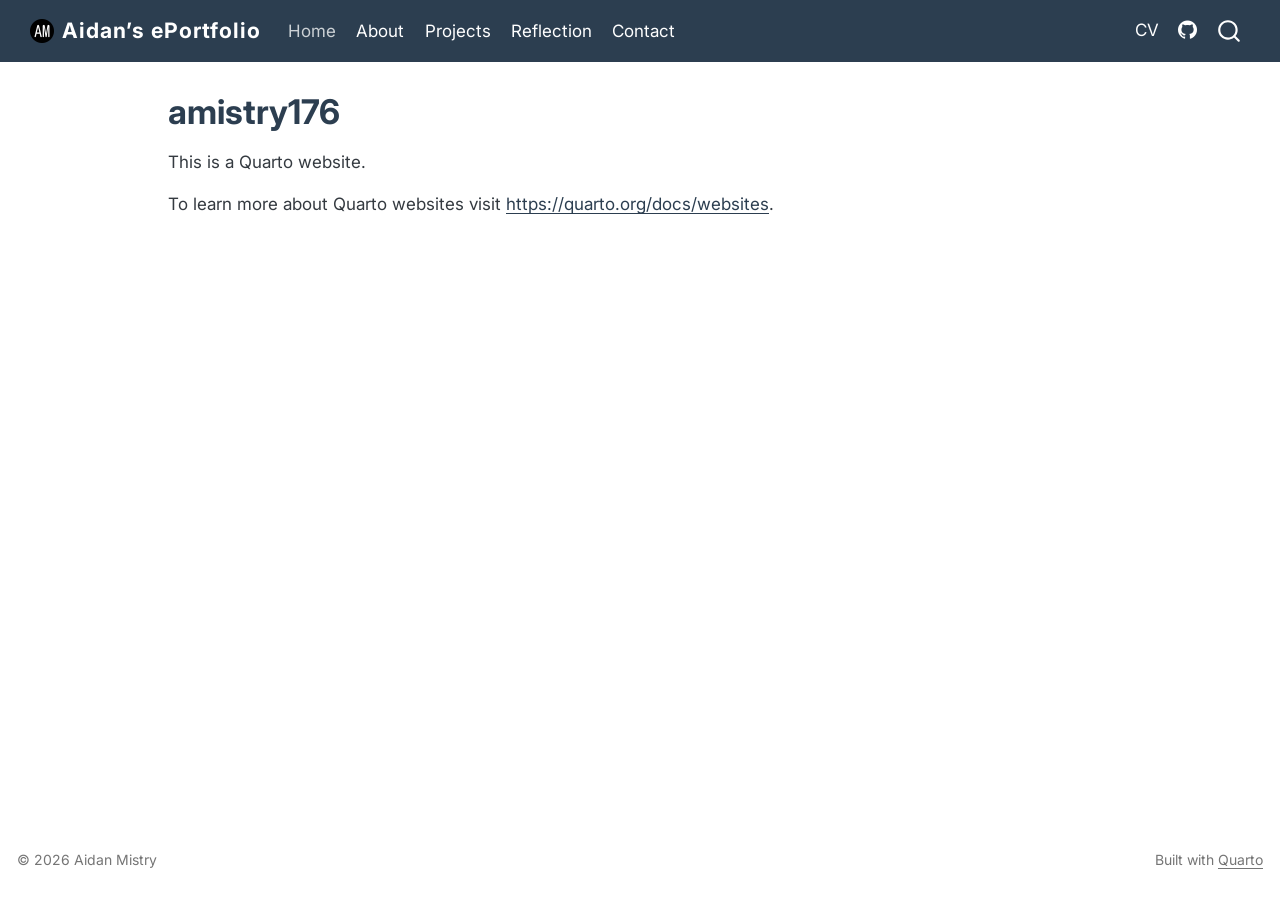
==== docs/index.html @ f9a2cdab "Adding in a file to display my data visualisation with python code" ====
<!DOCTYPE html>
<html xmlns="http://www.w3.org/1999/xhtml" lang="en" xml:lang="en"><head>

<meta charset="utf-8">
<meta name="generator" content="quarto-1.9.31">

<meta name="viewport" content="width=device-width, initial-scale=1.0, user-scalable=yes">


<title>amistry176 – Aidan’s ePortfolio</title>
<style>
/* Default styles provided by pandoc.
** See https://pandoc.org/MANUAL.html#variables-for-html for config info.
*/
code{white-space: pre-wrap;}
span.smallcaps{font-variant: small-caps;}
div.columns{display: flex; gap: min(4vw, 1.5em);}
div.column{flex: auto; overflow-x: auto;}
div.hanging-indent{margin-left: 1.5em; text-indent: -1.5em;}
ul.task-list{list-style: none;}
ul.task-list li input[type="checkbox"] {
  width: 0.8em;
  margin: 0 0.8em 0.2em -1em; /* quarto-specific, see https://github.com/quarto-dev/quarto-cli/issues/4556 */ 
  vertical-align: middle;
}
</style>


<script src="site_libs/quarto-nav/quarto-nav.js"></script>
<script src="site_libs/quarto-nav/headroom.min.js"></script>
<script src="site_libs/clipboard/clipboard.min.js"></script>
<script src="site_libs/quarto-search/autocomplete.umd.js"></script>
<script src="site_libs/quarto-search/fuse.min.js"></script>
<script src="site_libs/quarto-search/quarto-search.js"></script>
<meta name="quarto:offset" content="./">
<link href="./images/favicon.ico" rel="icon">
<script src="site_libs/quarto-html/quarto.js" type="module"></script>
<script src="site_libs/quarto-html/tabsets/tabsets.js" type="module"></script>
<script src="site_libs/quarto-html/popper.min.js"></script>
<script src="site_libs/quarto-html/tippy.umd.min.js"></script>
<script src="site_libs/quarto-html/anchor.min.js"></script>
<link href="site_libs/quarto-html/tippy.css" rel="stylesheet">
<link href="site_libs/quarto-html/quarto-syntax-highlighting-7c69b197886ae2a34062761d21e44731.css" rel="stylesheet" id="quarto-text-highlighting-styles">
<script src="site_libs/bootstrap/bootstrap.min.js"></script>
<link href="site_libs/bootstrap/bootstrap-icons.css" rel="stylesheet">
<link href="site_libs/bootstrap/bootstrap-129f060782c9f1d3c87aefc976eb2cf3.min.css" rel="stylesheet" append-hash="true" id="quarto-bootstrap" data-mode="light">
<script id="quarto-search-options" type="application/json">{
  "location": "navbar",
  "copy-button": false,
  "collapse-after": 3,
  "panel-placement": "end",
  "type": "overlay",
  "limit": 50,
  "keyboard-shortcut": [
    "f",
    "/",
    "s"
  ],
  "show-item-context": false,
  "language": {
    "search-no-results-text": "No results",
    "search-matching-documents-text": "matching documents",
    "search-copy-link-title": "Copy link to search",
    "search-hide-matches-text": "Hide additional matches",
    "search-more-match-text": "more match in this document",
    "search-more-matches-text": "more matches in this document",
    "search-clear-button-title": "Clear",
    "search-text-placeholder": "",
    "search-detached-cancel-button-title": "Cancel",
    "search-submit-button-title": "Submit",
    "search-label": "Search"
  }
}</script>


</head>

<body class="nav-fixed quarto-light">

<div id="quarto-search-results"></div>
  <header id="quarto-header" class="headroom fixed-top">
    <nav class="navbar navbar-expand-lg " data-bs-theme="dark">
      <div class="navbar-container container-fluid">
      <div class="navbar-brand-container mx-auto">
    <a href="./index.html" class="navbar-brand navbar-brand-logo">
    <img src="./images/aidan_logo.png" alt="" class="navbar-logo light-content">
    <img src="./images/aidan_logo.png" alt="" class="navbar-logo dark-content">
    </a>
    <a class="navbar-brand" href="./index.html">
    <span class="navbar-title">Aidan’s ePortfolio</span>
    </a>
  </div>
            <div id="quarto-search" class="" title="Search"></div>
          <button class="navbar-toggler" type="button" data-bs-toggle="collapse" data-bs-target="#navbarCollapse" aria-controls="navbarCollapse" role="menu" aria-expanded="false" aria-label="Toggle navigation" onclick="if (window.quartoToggleHeadroom) { window.quartoToggleHeadroom(); }">
  <span class="navbar-toggler-icon"></span>
</button>
          <div class="collapse navbar-collapse" id="navbarCollapse">
            <ul class="navbar-nav navbar-nav-scroll me-auto">
  <li class="nav-item">
    <a class="nav-link active" href="./index.html" aria-current="page"> 
<span class="menu-text">Home</span></a>
  </li>  
  <li class="nav-item">
    <a class="nav-link" href="./about.html"> 
<span class="menu-text">About</span></a>
  </li>  
  <li class="nav-item">
    <a class="nav-link" href="./projects/index.html"> 
<span class="menu-text">Projects</span></a>
  </li>  
  <li class="nav-item">
    <a class="nav-link" href="./reflection.html"> 
<span class="menu-text">Reflection</span></a>
  </li>  
  <li class="nav-item">
    <a class="nav-link" href="./contact.html"> 
<span class="menu-text">Contact</span></a>
  </li>  
</ul>
            <ul class="navbar-nav navbar-nav-scroll ms-auto">
  <li class="nav-item">
    <a class="nav-link" href="./CV/amistry_cv.pdf" target="_blank"> 
<span class="menu-text">CV</span></a>
  </li>  
  <li class="nav-item compact">
    <a class="nav-link" href="https://github.com/AMistry176" target="_blank"> <i class="bi bi-github" role="img">
</i> 
<span class="menu-text"></span></a>
  </li>  
</ul>
          </div> <!-- /navcollapse -->
            <div class="quarto-navbar-tools">
</div>
      </div> <!-- /container-fluid -->
    </nav>
</header>
<!-- content -->
<div id="quarto-content" class="quarto-container page-columns page-rows-contents page-layout-article page-navbar">
<!-- sidebar -->
<!-- margin-sidebar -->
    <div id="quarto-margin-sidebar" class="sidebar margin-sidebar zindex-bottom">
        
    </div>
<!-- main -->
<main class="content" id="quarto-document-content">

<header id="title-block-header" class="quarto-title-block default">
<div class="quarto-title">
<h1 class="title">amistry176</h1>
</div>



<div class="quarto-title-meta">

    
  
    
  </div>
  


</header>


<p>This is a Quarto website.</p>
<p>To learn more about Quarto websites visit <a href="https://quarto.org/docs/websites" class="uri">https://quarto.org/docs/websites</a>.</p>



</main> <!-- /main -->
<script id="quarto-html-after-body" type="application/javascript">
  window.document.addEventListener("DOMContentLoaded", function (event) {
    const icon = "";
    const anchorJS = new window.AnchorJS();
    anchorJS.options = {
      placement: 'right',
      icon: icon
    };
    anchorJS.add('.anchored');
    const isCodeAnnotation = (el) => {
      for (const clz of el.classList) {
        if (clz.startsWith('code-annotation-')) {                     
          return true;
        }
      }
      return false;
    }
    const onCopySuccess = function(e) {
      // button target
      const button = e.trigger;
      // don't keep focus
      button.blur();
      // flash "checked"
      button.classList.add('code-copy-button-checked');
      var currentTitle = button.getAttribute("title");
      button.setAttribute("title", "Copied!");
      let tooltip;
      if (window.bootstrap) {
        button.setAttribute("data-bs-toggle", "tooltip");
        button.setAttribute("data-bs-placement", "left");
        button.setAttribute("data-bs-title", "Copied!");
        tooltip = new bootstrap.Tooltip(button, 
          { trigger: "manual", 
            customClass: "code-copy-button-tooltip",
            offset: [0, -8]});
        tooltip.show();    
      }
      setTimeout(function() {
        if (tooltip) {
          tooltip.hide();
          button.removeAttribute("data-bs-title");
          button.removeAttribute("data-bs-toggle");
          button.removeAttribute("data-bs-placement");
        }
        button.setAttribute("title", currentTitle);
        button.classList.remove('code-copy-button-checked');
      }, 1000);
      // clear code selection
      e.clearSelection();
    }
    const getTextToCopy = function(trigger) {
      const outerScaffold = trigger.parentElement.cloneNode(true);
      const codeEl = outerScaffold.querySelector('code');
      for (const childEl of codeEl.children) {
        if (isCodeAnnotation(childEl)) {
          childEl.remove();
        }
      }
      return codeEl.innerText;
    }
    const clipboard = new window.ClipboardJS('.code-copy-button:not([data-in-quarto-modal])', {
      text: getTextToCopy
    });
    clipboard.on('success', onCopySuccess);
    if (window.document.getElementById('quarto-embedded-source-code-modal')) {
      const clipboardModal = new window.ClipboardJS('.code-copy-button[data-in-quarto-modal]', {
        text: getTextToCopy,
        container: window.document.getElementById('quarto-embedded-source-code-modal')
      });
      clipboardModal.on('success', onCopySuccess);
    }
      var localhostRegex = new RegExp(/^(?:http|https):\/\/localhost\:?[0-9]*\//);
      var mailtoRegex = new RegExp(/^mailto:/);
        var filterRegex = new RegExp('/' + window.location.host + '/');
      var isInternal = (href) => {
          return filterRegex.test(href) || localhostRegex.test(href) || mailtoRegex.test(href);
      }
      // Inspect non-navigation links and adorn them if external
     var links = window.document.querySelectorAll('a[href]:not(.nav-link):not(.navbar-brand):not(.toc-action):not(.sidebar-link):not(.sidebar-item-toggle):not(.pagination-link):not(.no-external):not([aria-hidden]):not(.dropdown-item):not(.quarto-navigation-tool):not(.about-link)');
      for (var i=0; i<links.length; i++) {
        const link = links[i];
        if (!isInternal(link.href)) {
          // undo the damage that might have been done by quarto-nav.js in the case of
          // links that we want to consider external
          if (link.dataset.originalHref !== undefined) {
            link.href = link.dataset.originalHref;
          }
        }
      }
    function tippyHover(el, contentFn, onTriggerFn, onUntriggerFn) {
      const config = {
        allowHTML: true,
        maxWidth: 500,
        delay: 100,
        arrow: false,
        appendTo: function(el) {
            return el.parentElement;
        },
        interactive: true,
        interactiveBorder: 10,
        theme: 'quarto',
        placement: 'bottom-start',
      };
      if (contentFn) {
        config.content = contentFn;
      }
      if (onTriggerFn) {
        config.onTrigger = onTriggerFn;
      }
      if (onUntriggerFn) {
        config.onUntrigger = onUntriggerFn;
      }
      window.tippy(el, config); 
    }
    const noterefs = window.document.querySelectorAll('a[role="doc-noteref"]');
    for (var i=0; i<noterefs.length; i++) {
      const ref = noterefs[i];
      tippyHover(ref, function() {
        // use id or data attribute instead here
        let href = ref.getAttribute('data-footnote-href') || ref.getAttribute('href');
        try { href = new URL(href).hash; } catch {}
        const id = href.replace(/^#\/?/, "");
        const note = window.document.getElementById(id);
        if (note) {
          return note.innerHTML;
        } else {
          return "";
        }
      });
    }
    const xrefs = window.document.querySelectorAll('a.quarto-xref');
    const processXRef = (id, note) => {
      // Strip column container classes
      const stripColumnClz = (el) => {
        el.classList.remove("page-full", "page-columns");
        if (el.children) {
          for (const child of el.children) {
            stripColumnClz(child);
          }
        }
      }
      stripColumnClz(note)
      if (id === null || id.startsWith('sec-')) {
        // Special case sections, only their first couple elements
        const container = document.createElement("div");
        if (note.children && note.children.length > 2) {
          container.appendChild(note.children[0].cloneNode(true));
          for (let i = 1; i < note.children.length; i++) {
            const child = note.children[i];
            if (child.tagName === "P" && child.innerText === "") {
              continue;
            } else {
              container.appendChild(child.cloneNode(true));
              break;
            }
          }
          if (window.Quarto?.typesetMath) {
            window.Quarto.typesetMath(container);
          }
          return container.innerHTML
        } else {
          if (window.Quarto?.typesetMath) {
            window.Quarto.typesetMath(note);
          }
          return note.innerHTML;
        }
      } else {
        // Remove any anchor links if they are present
        const anchorLink = note.querySelector('a.anchorjs-link');
        if (anchorLink) {
          anchorLink.remove();
        }
        if (window.Quarto?.typesetMath) {
          window.Quarto.typesetMath(note);
        }
        if (note.classList.contains("callout")) {
          return note.outerHTML;
        } else {
          return note.innerHTML;
        }
      }
    }
    for (var i=0; i<xrefs.length; i++) {
      const xref = xrefs[i];
      tippyHover(xref, undefined, function(instance) {
        instance.disable();
        let url = xref.getAttribute('href');
        let hash = undefined; 
        if (url.startsWith('#')) {
          hash = url;
        } else {
          try { hash = new URL(url).hash; } catch {}
        }
        if (hash) {
          const id = hash.replace(/^#\/?/, "");
          const note = window.document.getElementById(id);
          if (note !== null) {
            try {
              const html = processXRef(id, note.cloneNode(true));
              instance.setContent(html);
            } finally {
              instance.enable();
              instance.show();
            }
          } else {
            // See if we can fetch this
            fetch(url.split('#')[0])
            .then(res => res.text())
            .then(html => {
              const parser = new DOMParser();
              const htmlDoc = parser.parseFromString(html, "text/html");
              const note = htmlDoc.getElementById(id);
              if (note !== null) {
                const html = processXRef(id, note);
                instance.setContent(html);
              } 
            }).finally(() => {
              instance.enable();
              instance.show();
            });
          }
        } else {
          // See if we can fetch a full url (with no hash to target)
          // This is a special case and we should probably do some content thinning / targeting
          fetch(url)
          .then(res => res.text())
          .then(html => {
            const parser = new DOMParser();
            const htmlDoc = parser.parseFromString(html, "text/html");
            const note = htmlDoc.querySelector('main.content');
            if (note !== null) {
              // This should only happen for chapter cross references
              // (since there is no id in the URL)
              // remove the first header
              if (note.children.length > 0 && note.children[0].tagName === "HEADER") {
                note.children[0].remove();
              }
              const html = processXRef(null, note);
              instance.setContent(html);
            } 
          }).finally(() => {
            instance.enable();
            instance.show();
          });
        }
      }, function(instance) {
      });
    }
        let selectedAnnoteEl;
        const selectorForAnnotation = ( cell, annotation) => {
          let cellAttr = 'data-code-cell="' + cell + '"';
          let lineAttr = 'data-code-annotation="' +  annotation + '"';
          const selector = 'span[' + cellAttr + '][' + lineAttr + ']';
          return selector;
        }
        const selectCodeLines = (annoteEl) => {
          const doc = window.document;
          const targetCell = annoteEl.getAttribute("data-target-cell");
          const targetAnnotation = annoteEl.getAttribute("data-target-annotation");
          const annoteSpan = window.document.querySelector(selectorForAnnotation(targetCell, targetAnnotation));
          const lines = annoteSpan.getAttribute("data-code-lines").split(",");
          const lineIds = lines.map((line) => {
            return targetCell + "-" + line;
          })
          let top = null;
          let height = null;
          let parent = null;
          if (lineIds.length > 0) {
              //compute the position of the single el (top and bottom and make a div)
              const el = window.document.getElementById(lineIds[0]);
              top = el.offsetTop;
              height = el.offsetHeight;
              parent = el.parentElement.parentElement;
            if (lineIds.length > 1) {
              const lastEl = window.document.getElementById(lineIds[lineIds.length - 1]);
              const bottom = lastEl.offsetTop + lastEl.offsetHeight;
              height = bottom - top;
            }
            if (top !== null && height !== null && parent !== null) {
              // cook up a div (if necessary) and position it 
              let div = window.document.getElementById("code-annotation-line-highlight");
              if (div === null) {
                div = window.document.createElement("div");
                div.setAttribute("id", "code-annotation-line-highlight");
                div.style.position = 'absolute';
                parent.appendChild(div);
              }
              div.style.top = top - 2 + "px";
              div.style.height = height + 4 + "px";
              div.style.left = 0;
              let gutterDiv = window.document.getElementById("code-annotation-line-highlight-gutter");
              if (gutterDiv === null) {
                gutterDiv = window.document.createElement("div");
                gutterDiv.setAttribute("id", "code-annotation-line-highlight-gutter");
                gutterDiv.style.position = 'absolute';
                const codeCell = window.document.getElementById(targetCell);
                const gutter = codeCell.querySelector('.code-annotation-gutter');
                gutter.appendChild(gutterDiv);
              }
              gutterDiv.style.top = top - 2 + "px";
              gutterDiv.style.height = height + 4 + "px";
            }
            selectedAnnoteEl = annoteEl;
          }
        };
        const unselectCodeLines = () => {
          const elementsIds = ["code-annotation-line-highlight", "code-annotation-line-highlight-gutter"];
          elementsIds.forEach((elId) => {
            const div = window.document.getElementById(elId);
            if (div) {
              div.remove();
            }
          });
          selectedAnnoteEl = undefined;
        };
          // Handle positioning of the toggle
      window.addEventListener(
        "resize",
        throttle(() => {
          elRect = undefined;
          if (selectedAnnoteEl) {
            selectCodeLines(selectedAnnoteEl);
          }
        }, 10)
      );
      function throttle(fn, ms) {
      let throttle = false;
      let timer;
        return (...args) => {
          if(!throttle) { // first call gets through
              fn.apply(this, args);
              throttle = true;
          } else { // all the others get throttled
              if(timer) clearTimeout(timer); // cancel #2
              timer = setTimeout(() => {
                fn.apply(this, args);
                timer = throttle = false;
              }, ms);
          }
        };
      }
        // Attach click handler to the DT
        const annoteDls = window.document.querySelectorAll('dt[data-target-cell]');
        for (const annoteDlNode of annoteDls) {
          annoteDlNode.addEventListener('click', (event) => {
            const clickedEl = event.target;
            if (clickedEl !== selectedAnnoteEl) {
              unselectCodeLines();
              const activeEl = window.document.querySelector('dt[data-target-cell].code-annotation-active');
              if (activeEl) {
                activeEl.classList.remove('code-annotation-active');
              }
              selectCodeLines(clickedEl);
              clickedEl.classList.add('code-annotation-active');
            } else {
              // Unselect the line
              unselectCodeLines();
              clickedEl.classList.remove('code-annotation-active');
            }
          });
        }
    const findCites = (el) => {
      const parentEl = el.parentElement;
      if (parentEl) {
        const cites = parentEl.dataset.cites;
        if (cites) {
          return {
            el,
            cites: cites.split(' ')
          };
        } else {
          return findCites(el.parentElement)
        }
      } else {
        return undefined;
      }
    };
    var bibliorefs = window.document.querySelectorAll('a[role="doc-biblioref"]');
    for (var i=0; i<bibliorefs.length; i++) {
      const ref = bibliorefs[i];
      const citeInfo = findCites(ref);
      if (citeInfo) {
        tippyHover(citeInfo.el, function() {
          var popup = window.document.createElement('div');
          citeInfo.cites.forEach(function(cite) {
            var citeDiv = window.document.createElement('div');
            citeDiv.classList.add('hanging-indent');
            citeDiv.classList.add('csl-entry');
            var biblioDiv = window.document.getElementById('ref-' + cite);
            if (biblioDiv) {
              citeDiv.innerHTML = biblioDiv.innerHTML;
            }
            popup.appendChild(citeDiv);
          });
          return popup.innerHTML;
        });
      }
    }
  });
  </script>
</div> <!-- /content -->
<footer class="footer">
  <div class="nav-footer">
    <div class="nav-footer-left">
<p>© 2026 Aidan Mistry</p>
</div>   
    <div class="nav-footer-center">
      &nbsp;
    </div>
    <div class="nav-footer-right">
<p>Built with <a href="https://quarto.org/">Quarto</a></p>
</div>
  </div>
</footer>




</body></html>
---- docs/site_libs/quarto-html/tippy.css ----
.tippy-box[data-animation=fade][data-state=hidden]{opacity:0}[data-tippy-root]{max-width:calc(100vw - 10px)}.tippy-box{position:relative;background-color:#333;color:#fff;border-radius:4px;font-size:14px;line-height:1.4;white-space:normal;outline:0;transition-property:transform,visibility,opacity}.tippy-box[data-placement^=top]>.tippy-arrow{bottom:0}.tippy-box[data-placement^=top]>.tippy-arrow:before{bottom:-7px;left:0;border-width:8px 8px 0;border-top-color:initial;transform-origin:center top}.tippy-box[data-placement^=bottom]>.tippy-arrow{top:0}.tippy-box[data-placement^=bottom]>.tippy-arrow:before{top:-7px;left:0;border-width:0 8px 8px;border-bottom-color:initial;transform-origin:center bottom}.tippy-box[data-placement^=left]>.tippy-arrow{right:0}.tippy-box[data-placement^=left]>.tippy-arrow:before{border-width:8px 0 8px 8px;border-left-color:initial;right:-7px;transform-origin:center left}.tippy-box[data-placement^=right]>.tippy-arrow{left:0}.tippy-box[data-placement^=right]>.tippy-arrow:before{left:-7px;border-width:8px 8px 8px 0;border-right-color:initial;transform-origin:center right}.tippy-box[data-inertia][data-state=visible]{transition-timing-function:cubic-bezier(.54,1.5,.38,1.11)}.tippy-arrow{width:16px;height:16px;color:#333}.tippy-arrow:before{content:"";position:absolute;border-color:transparent;border-style:solid}.tippy-content{position:relative;padding:5px 9px;z-index:1}
---- docs/site_libs/quarto-html/quarto-syntax-highlighting-7c69b197886ae2a34062761d21e44731.css ----
/* quarto syntax highlight colors */
:root {
  --quarto-hl-ot-color: #003B4F;
  --quarto-hl-at-color: #657422;
  --quarto-hl-ss-color: #20794D;
  --quarto-hl-an-color: #5E5E5E;
  --quarto-hl-fu-color: #4758AB;
  --quarto-hl-st-color: #20794D;
  --quarto-hl-cf-color: #003B4F;
  --quarto-hl-op-color: #5E5E5E;
  --quarto-hl-er-color: #AD0000;
  --quarto-hl-bn-color: #AD0000;
  --quarto-hl-al-color: #AD0000;
  --quarto-hl-va-color: #111111;
  --quarto-hl-bu-color: inherit;
  --quarto-hl-ex-color: inherit;
  --quarto-hl-pp-color: #AD0000;
  --quarto-hl-in-color: #5E5E5E;
  --quarto-hl-vs-color: #20794D;
  --quarto-hl-wa-color: #5E5E5E;
  --quarto-hl-do-color: #5E5E5E;
  --quarto-hl-im-color: #00769E;
  --quarto-hl-ch-color: #20794D;
  --quarto-hl-dt-color: #AD0000;
  --quarto-hl-fl-color: #AD0000;
  --quarto-hl-co-color: #5E5E5E;
  --quarto-hl-cv-color: #5E5E5E;
  --quarto-hl-cn-color: #8f5902;
  --quarto-hl-sc-color: #5E5E5E;
  --quarto-hl-dv-color: #AD0000;
  --quarto-hl-kw-color: #003B4F;
}

/* other quarto variables */
:root {
  --quarto-font-monospace: SFMono-Regular, Menlo, Monaco, Consolas, "Liberation Mono", "Courier New", monospace;
}

/* syntax highlight based on Pandoc's rules */
pre > code.sourceCode > span {
  color: #003B4F;
}

code.sourceCode > span {
  color: #003B4F;
}

div.sourceCode,
div.sourceCode pre.sourceCode {
  color: #003B4F;
}

/* Normal */
code span {
  color: #003B4F;
}

/* Alert */
code span.al {
  color: #AD0000;
  font-style: inherit;
}

/* Annotation */
code span.an {
  color: #5E5E5E;
  font-style: inherit;
}

/* Attribute */
code span.at {
  color: #657422;
  font-style: inherit;
}

/* BaseN */
code span.bn {
  color: #AD0000;
  font-style: inherit;
}

/* BuiltIn */
code span.bu {
  font-style: inherit;
}

/* ControlFlow */
code span.cf {
  color: #003B4F;
  font-weight: bold;
  font-style: inherit;
}

/* Char */
code span.ch {
  color: #20794D;
  font-style: inherit;
}

/* Constant */
code span.cn {
  color: #8f5902;
  font-style: inherit;
}

/* Comment */
code span.co {
  color: #5E5E5E;
  font-style: inherit;
}

/* CommentVar */
code span.cv {
  color: #5E5E5E;
  font-style: italic;
}

/* Documentation */
code span.do {
  color: #5E5E5E;
  font-style: italic;
}

/* DataType */
code span.dt {
  color: #AD0000;
  font-style: inherit;
}

/* DecVal */
code span.dv {
  color: #AD0000;
  font-style: inherit;
}

/* Error */
code span.er {
  color: #AD0000;
  font-style: inherit;
}

/* Extension */
code span.ex {
  font-style: inherit;
}

/* Float */
code span.fl {
  color: #AD0000;
  font-style: inherit;
}

/* Function */
code span.fu {
  color: #4758AB;
  font-style: inherit;
}

/* Import */
code span.im {
  color: #00769E;
  font-style: inherit;
}

/* Information */
code span.in {
  color: #5E5E5E;
  font-style: inherit;
}

/* Keyword */
code span.kw {
  color: #003B4F;
  font-weight: bold;
  font-style: inherit;
}

/* Operator */
code span.op {
  color: #5E5E5E;
  font-style: inherit;
}

/* Other */
code span.ot {
  color: #003B4F;
  font-style: inherit;
}

/* Preprocessor */
code span.pp {
  color: #AD0000;
  font-style: inherit;
}

/* SpecialChar */
code span.sc {
  color: #5E5E5E;
  font-style: inherit;
}

/* SpecialString */
code span.ss {
  color: #20794D;
  font-style: inherit;
}

/* String */
code span.st {
  color: #20794D;
  font-style: inherit;
}

/* Variable */
code span.va {
  color: #111111;
  font-style: inherit;
}

/* VerbatimString */
code span.vs {
  color: #20794D;
  font-style: inherit;
}

/* Warning */
code span.wa {
  color: #5E5E5E;
  font-style: italic;
}

.prevent-inlining {
  content: "</";
}

/*# sourceMappingURL=606289f1d48f6b05ba16068311e045b6.css.map */
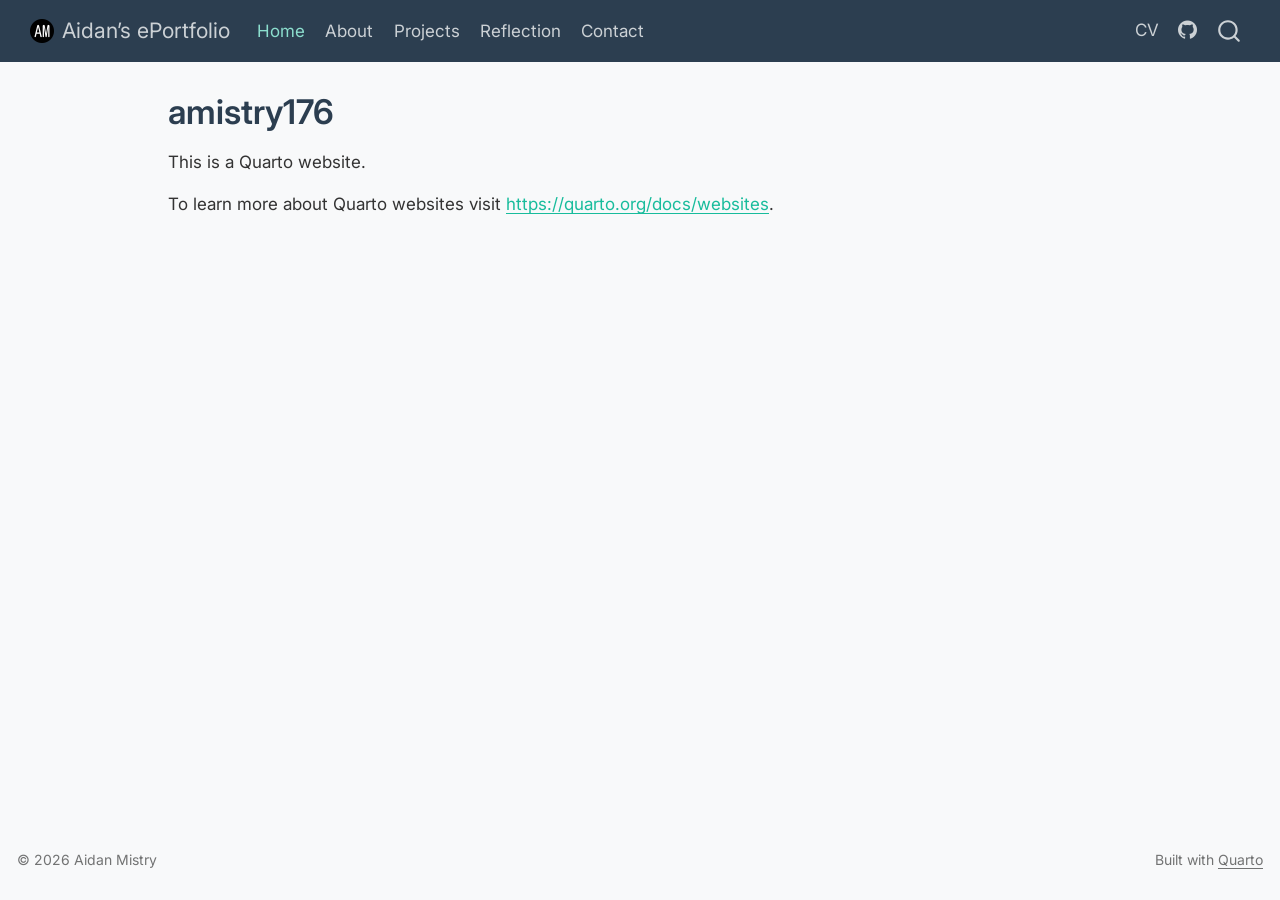
==== commit ed27349b: "correcting layer boundaries and typo in contact page" ====
--- a/docs/index.html
+++ b/docs/index.html
@@ -43,7 +43,7 @@
 <link href="site_libs/quarto-html/quarto-syntax-highlighting-7c69b197886ae2a34062761d21e44731.css" rel="stylesheet" id="quarto-text-highlighting-styles">
 <script src="site_libs/bootstrap/bootstrap.min.js"></script>
 <link href="site_libs/bootstrap/bootstrap-icons.css" rel="stylesheet">
-<link href="site_libs/bootstrap/bootstrap-129f060782c9f1d3c87aefc976eb2cf3.min.css" rel="stylesheet" append-hash="true" id="quarto-bootstrap" data-mode="light">
+<link href="site_libs/bootstrap/bootstrap-6d258ee8c08fffa6b0ddc3443b16a52b.min.css" rel="stylesheet" append-hash="true" id="quarto-bootstrap" data-mode="light">
 <script id="quarto-search-options" type="application/json">{
   "location": "navbar",
   "copy-button": false,
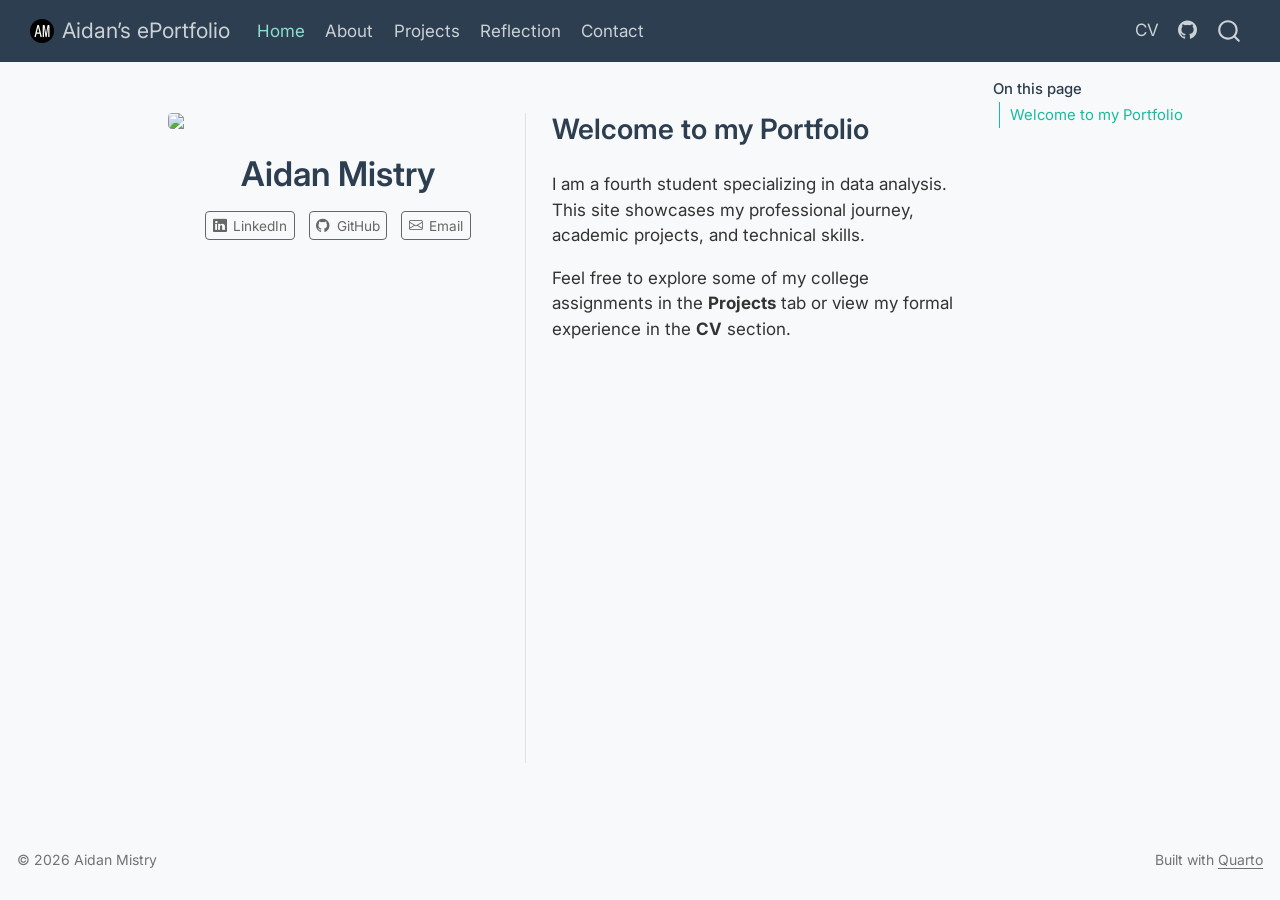
==== commit 487ddf46: "adding a landing page blurd and adding the mailto on my email" ====
--- a/docs/index.html
+++ b/docs/index.html
@@ -7,7 +7,7 @@
 <meta name="viewport" content="width=device-width, initial-scale=1.0, user-scalable=yes">
 
 
-<title>amistry176 – Aidan’s ePortfolio</title>
+<title>Aidan Mistry – Aidan’s ePortfolio</title>
 <style>
 /* Default styles provided by pandoc.
 ** See https://pandoc.org/MANUAL.html#variables-for-html for config info.
@@ -38,7 +38,6 @@
 <script src="site_libs/quarto-html/tabsets/tabsets.js" type="module"></script>
 <script src="site_libs/quarto-html/popper.min.js"></script>
 <script src="site_libs/quarto-html/tippy.umd.min.js"></script>
-<script src="site_libs/quarto-html/anchor.min.js"></script>
 <link href="site_libs/quarto-html/tippy.css" rel="stylesheet">
 <link href="site_libs/quarto-html/quarto-syntax-highlighting-7c69b197886ae2a34062761d21e44731.css" rel="stylesheet" id="quarto-text-highlighting-styles">
 <script src="site_libs/bootstrap/bootstrap.min.js"></script>
@@ -138,46 +137,55 @@
 <div id="quarto-content" class="quarto-container page-columns page-rows-contents page-layout-article page-navbar">
 <!-- sidebar -->
 <!-- margin-sidebar -->
-    <div id="quarto-margin-sidebar" class="sidebar margin-sidebar zindex-bottom">
-        
+    <div id="quarto-margin-sidebar" class="sidebar margin-sidebar">
+        <nav id="TOC" role="doc-toc" class="toc-active">
+    <h2 id="toc-title">On this page</h2>
+  <ul>
+  <li><a href="#welcome-to-my-portfolio" id="toc-welcome-to-my-portfolio" class="nav-link active" data-scroll-target="#welcome-to-my-portfolio">Welcome to my Portfolio</a></li>
+  </ul>
+</nav>
     </div>
 <!-- main -->
-<main class="content" id="quarto-document-content">
-
+<div class="quarto-about-trestles">
+  <div class="about-entity">
+    <img src="images/aidan_profile_photo.jpg" class="about-image
+  rounded " style="width: 20em;">
 <header id="title-block-header" class="quarto-title-block default">
 <div class="quarto-title">
-<h1 class="title">amistry176</h1>
+<h1 class="title">Aidan Mistry</h1>
 </div>
-
-
-
 <div class="quarto-title-meta">
-
-    
-  
-    
   </div>
-  
-
-
 </header>
-
-
-<p>This is a Quarto website.</p>
-<p>To learn more about Quarto websites visit <a href="https://quarto.org/docs/websites" class="uri">https://quarto.org/docs/websites</a>.</p>
-
-
-
-</main> <!-- /main -->
+    <div class="about-links">
+  <a href="https://www.linkedin.com/in/aidan-mistry-56832b2a0/" class="about-link" rel="" target="">
+    <i class="bi bi-linkedin"></i>
+     <span class="about-link-text">LinkedIn</span>
+  </a>
+  <a href="https://github.com/AMistry176" class="about-link" rel="" target="">
+    <i class="bi bi-github"></i>
+     <span class="about-link-text">GitHub</span>
+  </a>
+  <a href="mailto:aidanmistry17@gmail.com" class="about-link" rel="" target="">
+    <i class="bi bi-envelope"></i>
+     <span class="about-link-text">Email</span>
+  </a>
+</div>
+  </div>
+  <div class="about-contents"><main class="content" id="quarto-document-content">
+
+<section id="welcome-to-my-portfolio" class="level2">
+<h2 data-anchor-id="welcome-to-my-portfolio">Welcome to my Portfolio</h2>
+<p>I am a fourth student specializing in data analysis. This site showcases my professional journey, academic projects, and technical skills.</p>
+<p>Feel free to explore some of my college assignments in the <strong>Projects</strong> tab or view my formal experience in the <strong>CV</strong> section.</p>
+
+
+</section>
+</main></div>
+</div>
+ <!-- /main -->
 <script id="quarto-html-after-body" type="application/javascript">
   window.document.addEventListener("DOMContentLoaded", function (event) {
-    const icon = "";
-    const anchorJS = new window.AnchorJS();
-    anchorJS.options = {
-      placement: 'right',
-      icon: icon
-    };
-    anchorJS.add('.anchored');
     const isCodeAnnotation = (el) => {
       for (const clz of el.classList) {
         if (clz.startsWith('code-annotation-')) {                     
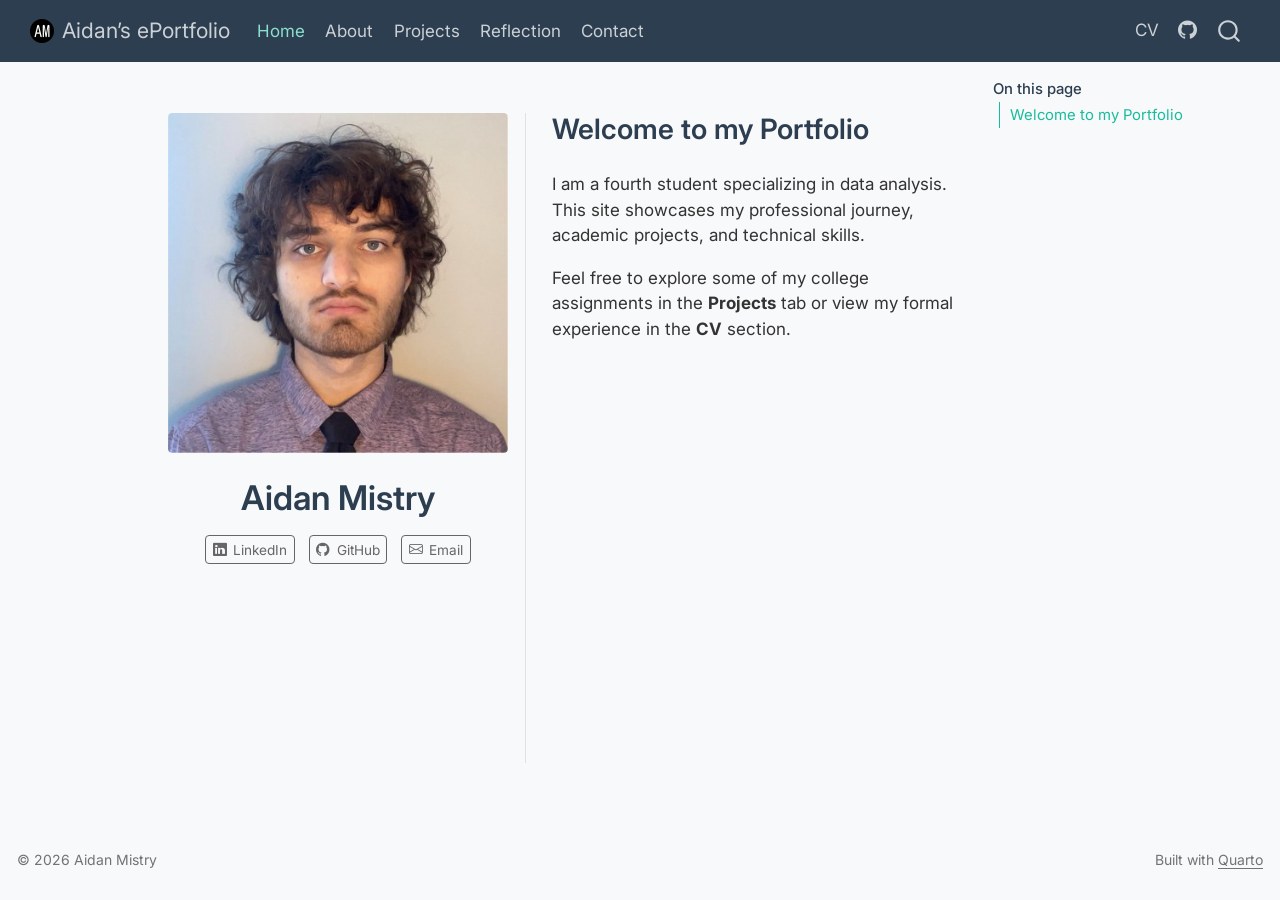
==== commit 309c901c: "type in jpeg. photo now appears on site" ====
--- a/docs/index.html
+++ b/docs/index.html
@@ -148,7 +148,7 @@
 <!-- main -->
 <div class="quarto-about-trestles">
   <div class="about-entity">
-    <img src="images/aidan_profile_photo.jpg" class="about-image
+    <img src="images/aidan_profile_photo.jpeg" class="about-image
   rounded " style="width: 20em;">
 <header id="title-block-header" class="quarto-title-block default">
 <div class="quarto-title">
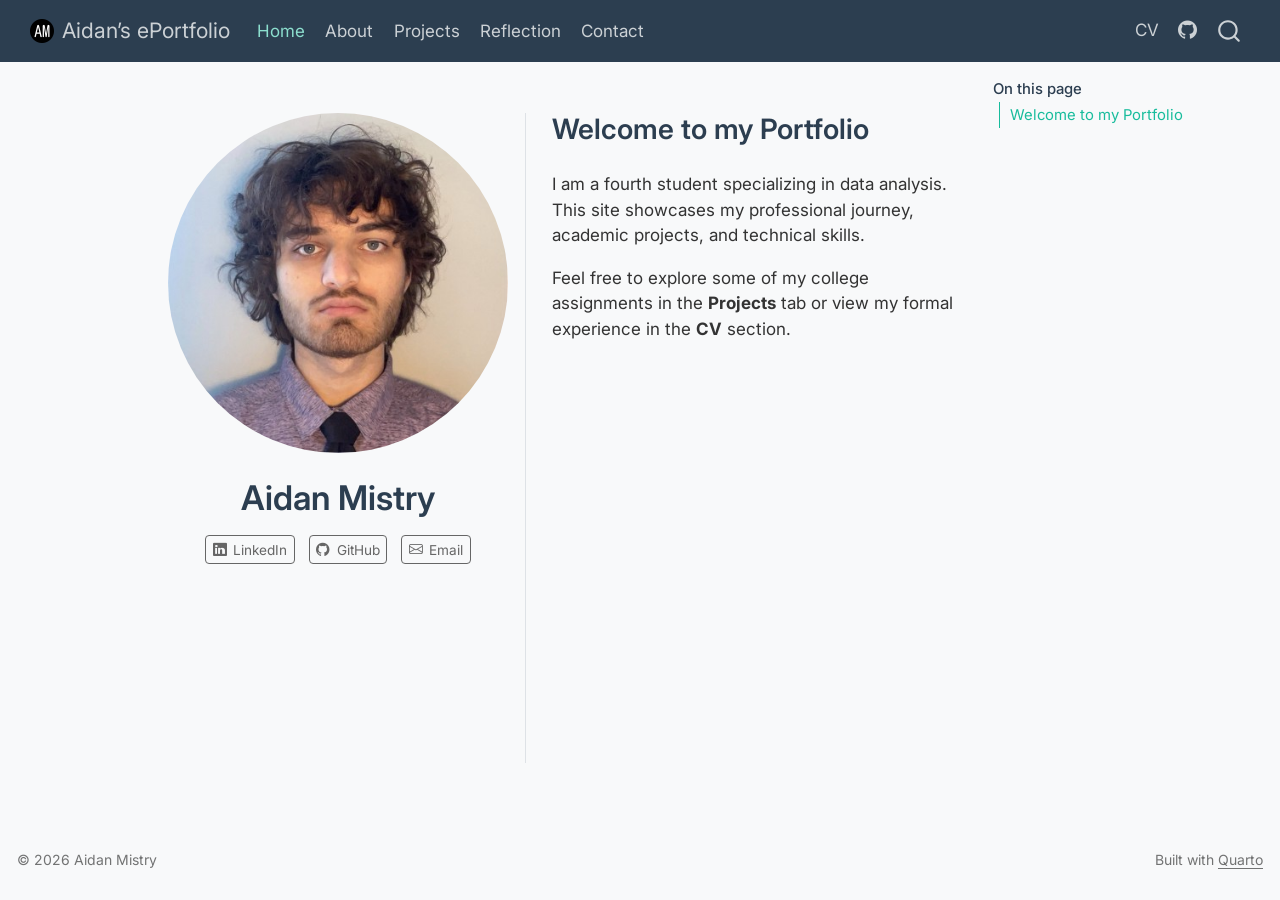
==== commit 2e63c364: "formatting my profile photo shape" ====
--- a/docs/index.html
+++ b/docs/index.html
@@ -149,7 +149,7 @@
 <div class="quarto-about-trestles">
   <div class="about-entity">
     <img src="images/aidan_profile_photo.jpeg" class="about-image
-  rounded " style="width: 20em;">
+  round " style="height: 20em; width: 20em;">
 <header id="title-block-header" class="quarto-title-block default">
 <div class="quarto-title">
 <h1 class="title">Aidan Mistry</h1>
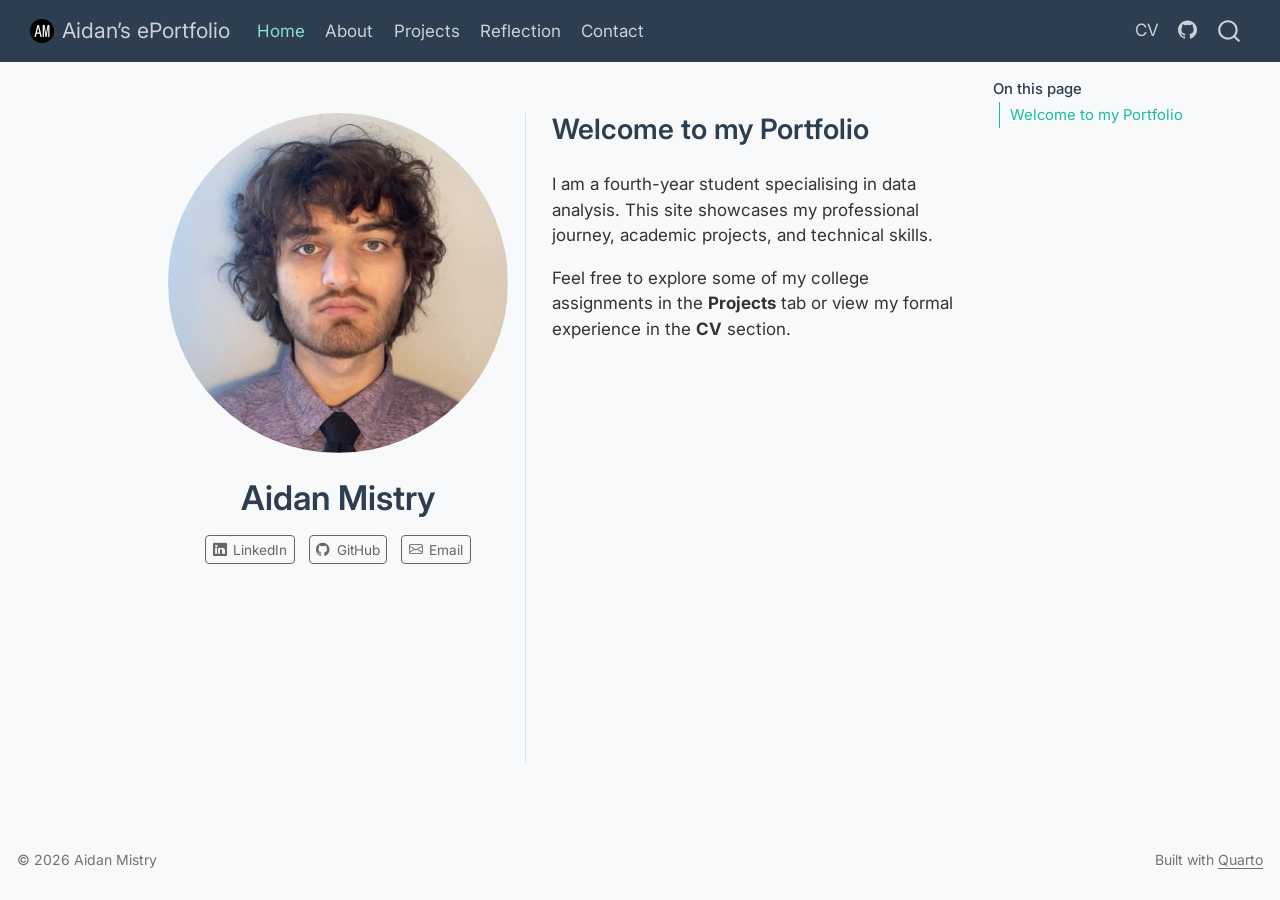
==== commit 1ae6296b: "correct render commit" ====
--- a/docs/index.html
+++ b/docs/index.html
@@ -42,7 +42,7 @@
 <link href="site_libs/quarto-html/quarto-syntax-highlighting-7c69b197886ae2a34062761d21e44731.css" rel="stylesheet" id="quarto-text-highlighting-styles">
 <script src="site_libs/bootstrap/bootstrap.min.js"></script>
 <link href="site_libs/bootstrap/bootstrap-icons.css" rel="stylesheet">
-<link href="site_libs/bootstrap/bootstrap-6d258ee8c08fffa6b0ddc3443b16a52b.min.css" rel="stylesheet" append-hash="true" id="quarto-bootstrap" data-mode="light">
+<link href="site_libs/bootstrap/bootstrap-cf1808cfc6b9e856f617503bf2f4a4d1.min.css" rel="stylesheet" append-hash="true" id="quarto-bootstrap" data-mode="light">
 <script id="quarto-search-options" type="application/json">{
   "location": "navbar",
   "copy-button": false,
@@ -176,7 +176,7 @@
 
 <section id="welcome-to-my-portfolio" class="level2">
 <h2 data-anchor-id="welcome-to-my-portfolio">Welcome to my Portfolio</h2>
-<p>I am a fourth student specializing in data analysis. This site showcases my professional journey, academic projects, and technical skills.</p>
+<p>I am a fourth-year student specialising in data analysis. This site showcases my professional journey, academic projects, and technical skills.</p>
 <p>Feel free to explore some of my college assignments in the <strong>Projects</strong> tab or view my formal experience in the <strong>CV</strong> section.</p>
 
 
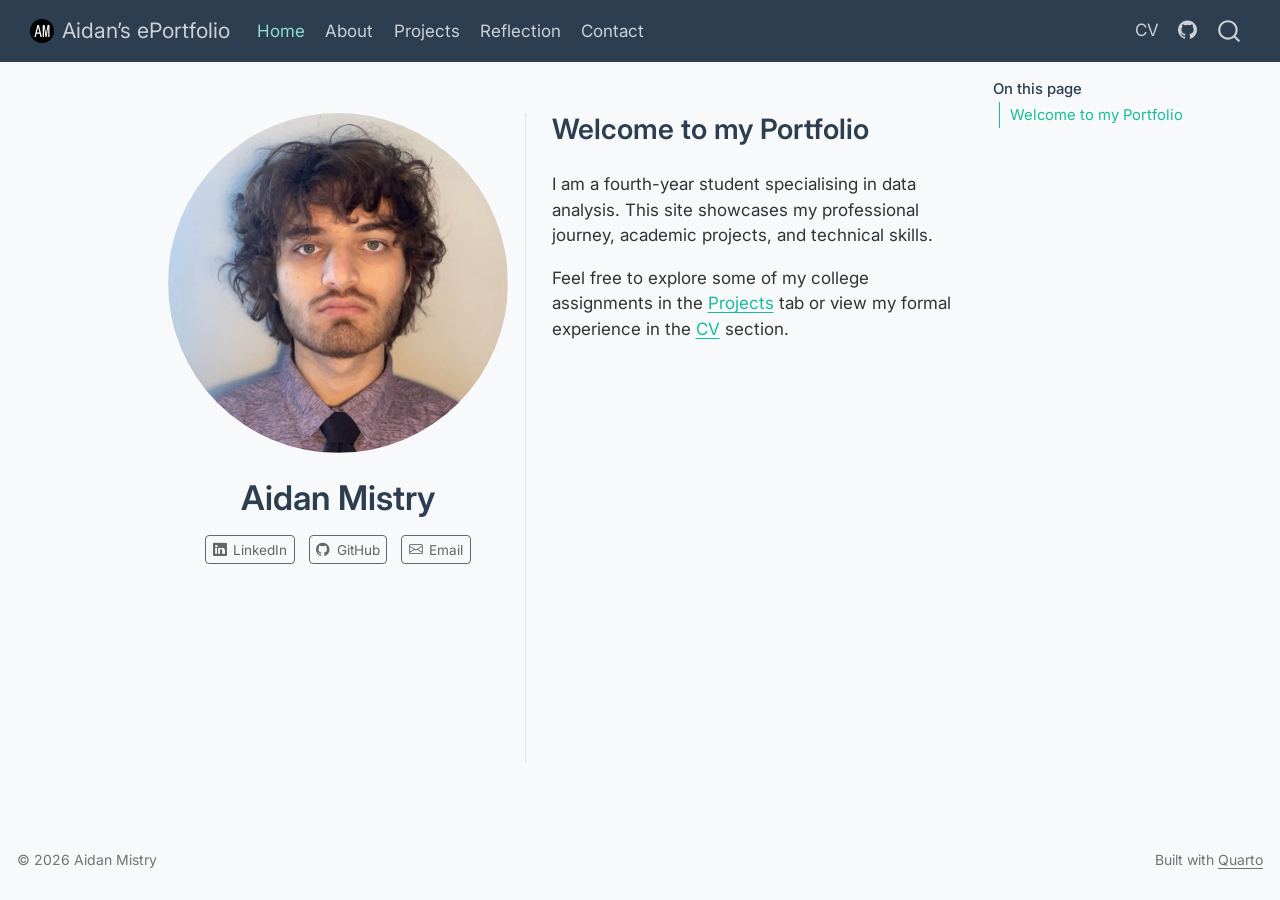
==== commit 80ec832d: "render commit. No changers" ====
--- a/docs/index.html
+++ b/docs/index.html
@@ -177,7 +177,7 @@
 <section id="welcome-to-my-portfolio" class="level2">
 <h2 data-anchor-id="welcome-to-my-portfolio">Welcome to my Portfolio</h2>
 <p>I am a fourth-year student specialising in data analysis. This site showcases my professional journey, academic projects, and technical skills.</p>
-<p>Feel free to explore some of my college assignments in the <strong>Projects</strong> tab or view my formal experience in the <strong>CV</strong> section.</p>
+<p>Feel free to explore some of my college assignments in the <strong><a href="https://amistry176.github.io/amistry176/projects/">Projects</a></strong> tab or view my formal experience in the <strong><a href="https://amistry176.github.io/amistry176/CV/amistry_cv.pdf">CV</a></strong> section.</p>
 
 
 </section>
